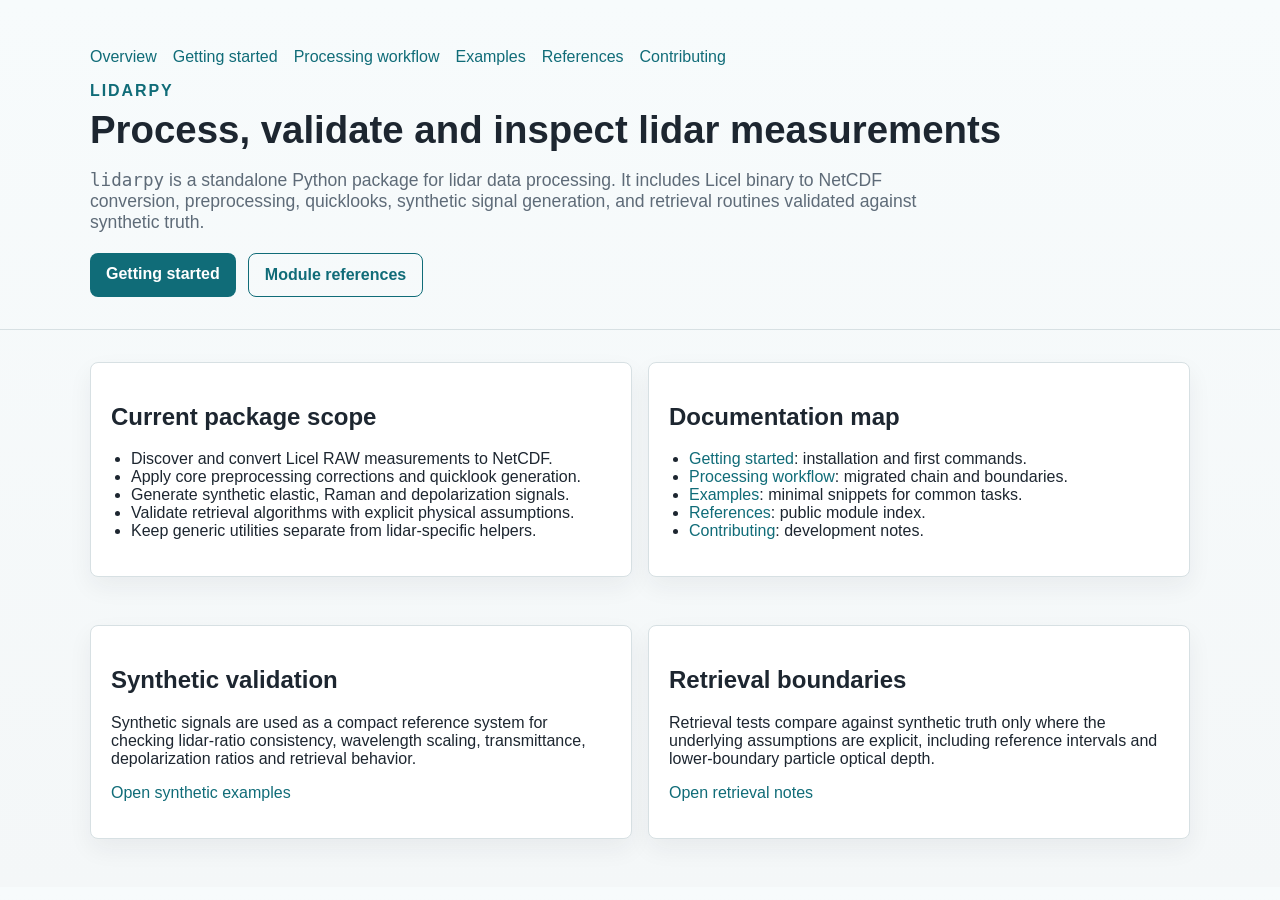
==== docs/index.html @ d1d6cd11 "Build up documentation webpage" ====
<!DOCTYPE html>
<html lang="en">
<head>
  <meta charset="utf-8">
  <meta name="viewport" content="width=device-width, initial-scale=1">
  <title>lidarpy</title>
  <link rel="stylesheet" href="assets/site.css">
</head>
<body>
  <header class="site-header">
    <div class="wrap">
      <nav class="nav">
        <a href="index.html">Overview</a>
        <a href="getting-started.html">Getting started</a>
        <a href="processing-workflow.html">Processing workflow</a>
        <a href="examples.html">Examples</a>
        <a href="references.html">References</a>
        <a href="contributing.html">Contributing</a>
      </nav>
      <p class="eyebrow">lidarpy</p>
      <h1>Process, validate and inspect lidar measurements</h1>
      <p class="lead">
        <code>lidarpy</code> is a standalone Python package for lidar data
        processing. It includes Licel binary to NetCDF conversion, preprocessing,
        quicklooks, synthetic signal generation, and retrieval routines validated
        against synthetic truth.
      </p>
      <div class="cta-row">
        <a class="button" href="getting-started.html">Getting started</a>
        <a class="button secondary" href="references.html">Module references</a>
      </div>
    </div>
  </header>

  <main class="wrap">
    <section class="hero-grid">
      <section class="card">
        <h2>Current package scope</h2>
        <ul>
          <li>Discover and convert Licel RAW measurements to NetCDF.</li>
          <li>Apply core preprocessing corrections and quicklook generation.</li>
          <li>Generate synthetic elastic, Raman and depolarization signals.</li>
          <li>Validate retrieval algorithms with explicit physical assumptions.</li>
          <li>Keep generic utilities separate from lidar-specific helpers.</li>
        </ul>
      </section>
      <section class="card">
        <h2>Documentation map</h2>
        <ul>
          <li><a href="getting-started.html">Getting started</a>: installation and first commands.</li>
          <li><a href="processing-workflow.html">Processing workflow</a>: migrated chain and boundaries.</li>
          <li><a href="examples.html">Examples</a>: minimal snippets for common tasks.</li>
          <li><a href="references.html">References</a>: public module index.</li>
          <li><a href="contributing.html">Contributing</a>: development notes.</li>
        </ul>
      </section>
    </section>

    <section class="grid two-up">
      <section class="card">
        <h2>Synthetic validation</h2>
        <p>
          Synthetic signals are used as a compact reference system for checking
          lidar-ratio consistency, wavelength scaling, transmittance, depolarization
          ratios and retrieval behavior.
        </p>
        <p><a href="examples.html#synthetic-signals">Open synthetic examples</a></p>
      </section>
      <section class="card">
        <h2>Retrieval boundaries</h2>
        <p>
          Retrieval tests compare against synthetic truth only where the underlying
          assumptions are explicit, including reference intervals and lower-boundary
          particle optical depth.
        </p>
        <p><a href="processing-workflow.html#retrieval-validation">Open retrieval notes</a></p>
      </section>
    </section>
  </main>
</body>
</html>
---- docs/assets/site.css ----
:root {
  --bg: #f4f7f8;
  --surface: #ffffff;
  --ink: #1d2630;
  --muted: #5e6b78;
  --accent: #106c78;
  --accent-2: #7b4e16;
  --border: #d7e0e3;
}

* {
  box-sizing: border-box;
}

body {
  margin: 0;
  font-family: "Segoe UI", "Helvetica Neue", sans-serif;
  color: var(--ink);
  background:
    linear-gradient(180deg, #f7fbfc 0%, var(--bg) 100%);
}

.wrap {
  width: min(1100px, calc(100% - 2rem));
  margin: 0 auto;
}

.site-header {
  padding: 3rem 0 2rem;
  border-bottom: 1px solid var(--border);
}

.site-header.compact {
  padding: 1.5rem 0 1rem;
}

.eyebrow {
  margin: 0 0 0.5rem;
  text-transform: uppercase;
  letter-spacing: 0.12em;
  color: var(--accent);
  font-weight: 700;
}

h1,
h2,
h3 {
  line-height: 1.15;
}

h1 {
  margin: 0 0 1rem;
  font-size: clamp(2rem, 3vw, 3.3rem);
}

.lead {
  max-width: 54rem;
  color: var(--muted);
  font-size: 1.1rem;
}

.nav {
  display: flex;
  flex-wrap: wrap;
  gap: 1rem;
  margin-bottom: 1rem;
}

.nav a,
a {
  color: var(--accent);
  text-decoration: none;
}

.nav a:hover,
a:hover {
  text-decoration: underline;
}

.cta-row {
  display: flex;
  flex-wrap: wrap;
  gap: 0.75rem;
  margin-top: 1.25rem;
}

.button {
  display: inline-block;
  padding: 0.75rem 1rem;
  border-radius: 8px;
  background: var(--accent);
  color: white;
  text-decoration: none;
  font-weight: 600;
}

.button.secondary {
  background: transparent;
  color: var(--accent);
  border: 1px solid var(--accent);
}

.grid {
  display: grid;
  grid-template-columns: repeat(auto-fit, minmax(260px, 1fr));
  gap: 1rem;
  padding: 2rem 0 3rem;
}

.two-up {
  grid-template-columns: repeat(auto-fit, minmax(320px, 1fr));
}

.hero-grid {
  display: grid;
  grid-template-columns: minmax(280px, 1fr) minmax(320px, 1fr);
  gap: 1rem;
  padding: 2rem 0 1rem;
}

.card,
.prose {
  background: var(--surface);
  border: 1px solid var(--border);
  border-radius: 8px;
  box-shadow: 0 10px 24px rgba(29, 38, 48, 0.06);
}

.card {
  padding: 1.25rem;
}

.prose {
  padding: 1.5rem;
  margin: 2rem auto 3rem;
}

code,
pre {
  font-family: "Cascadia Code", "Consolas", monospace;
}

pre {
  overflow-x: auto;
  padding: 1rem;
  border-radius: 8px;
  background: #17212b;
  color: #f5f7fa;
}

ul,
ol {
  padding-left: 1.25rem;
}

.note {
  border-left: 4px solid var(--accent-2);
  padding: 0.75rem 1rem;
  background: #fff8ec;
}

@media (max-width: 850px) {
  .hero-grid {
    grid-template-columns: 1fr;
  }
}
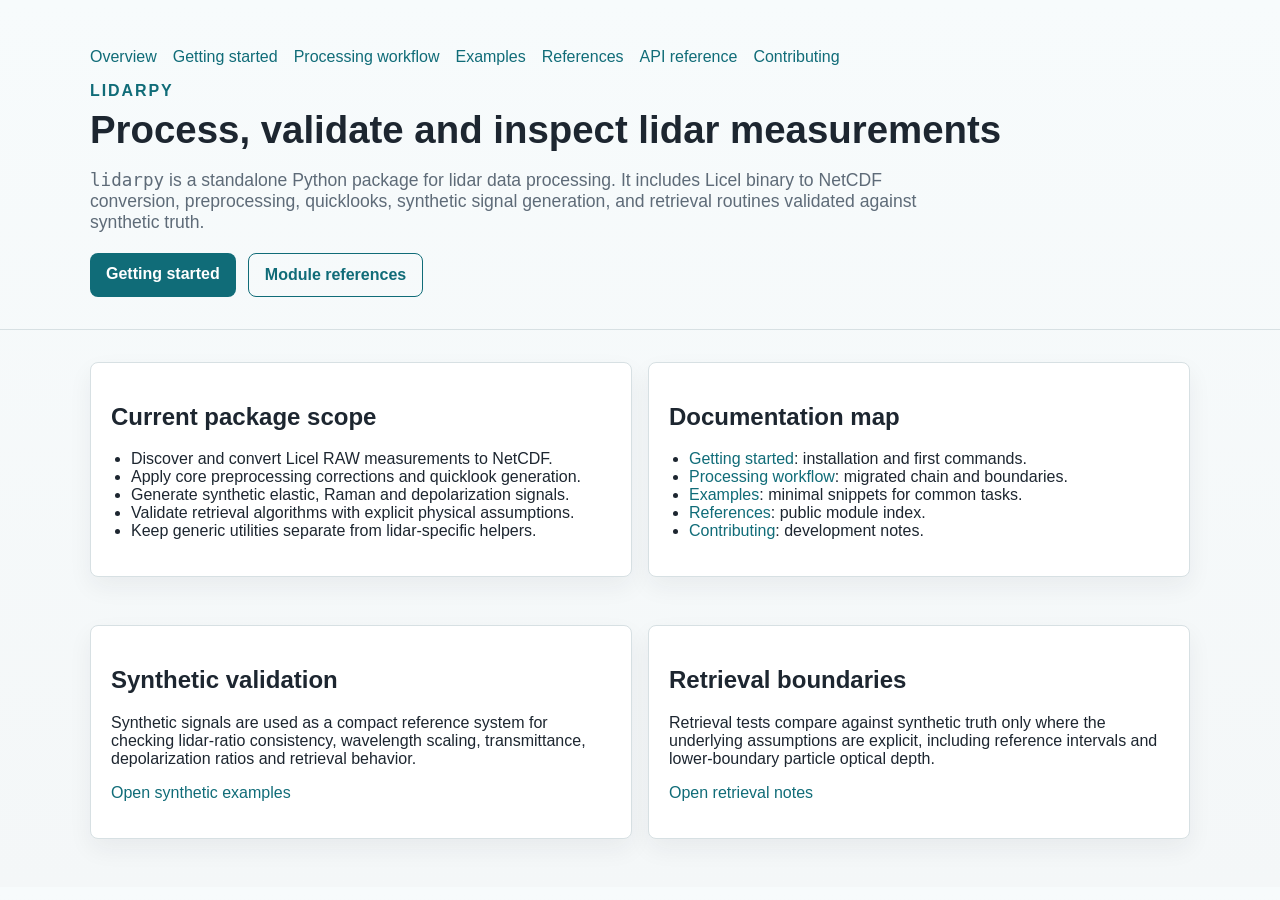
==== commit 7f4e9096: "Mouning docs webpage Co-authored-by: Copilot <copilot@github.com>" ====
--- a/docs/index.html
+++ b/docs/index.html
@@ -15,6 +15,7 @@
         <a href="processing-workflow.html">Processing workflow</a>
         <a href="examples.html">Examples</a>
         <a href="references.html">References</a>
+        <a href="api/lidarpy.html">API reference</a>
         <a href="contributing.html">Contributing</a>
       </nav>
       <p class="eyebrow">lidarpy</p>
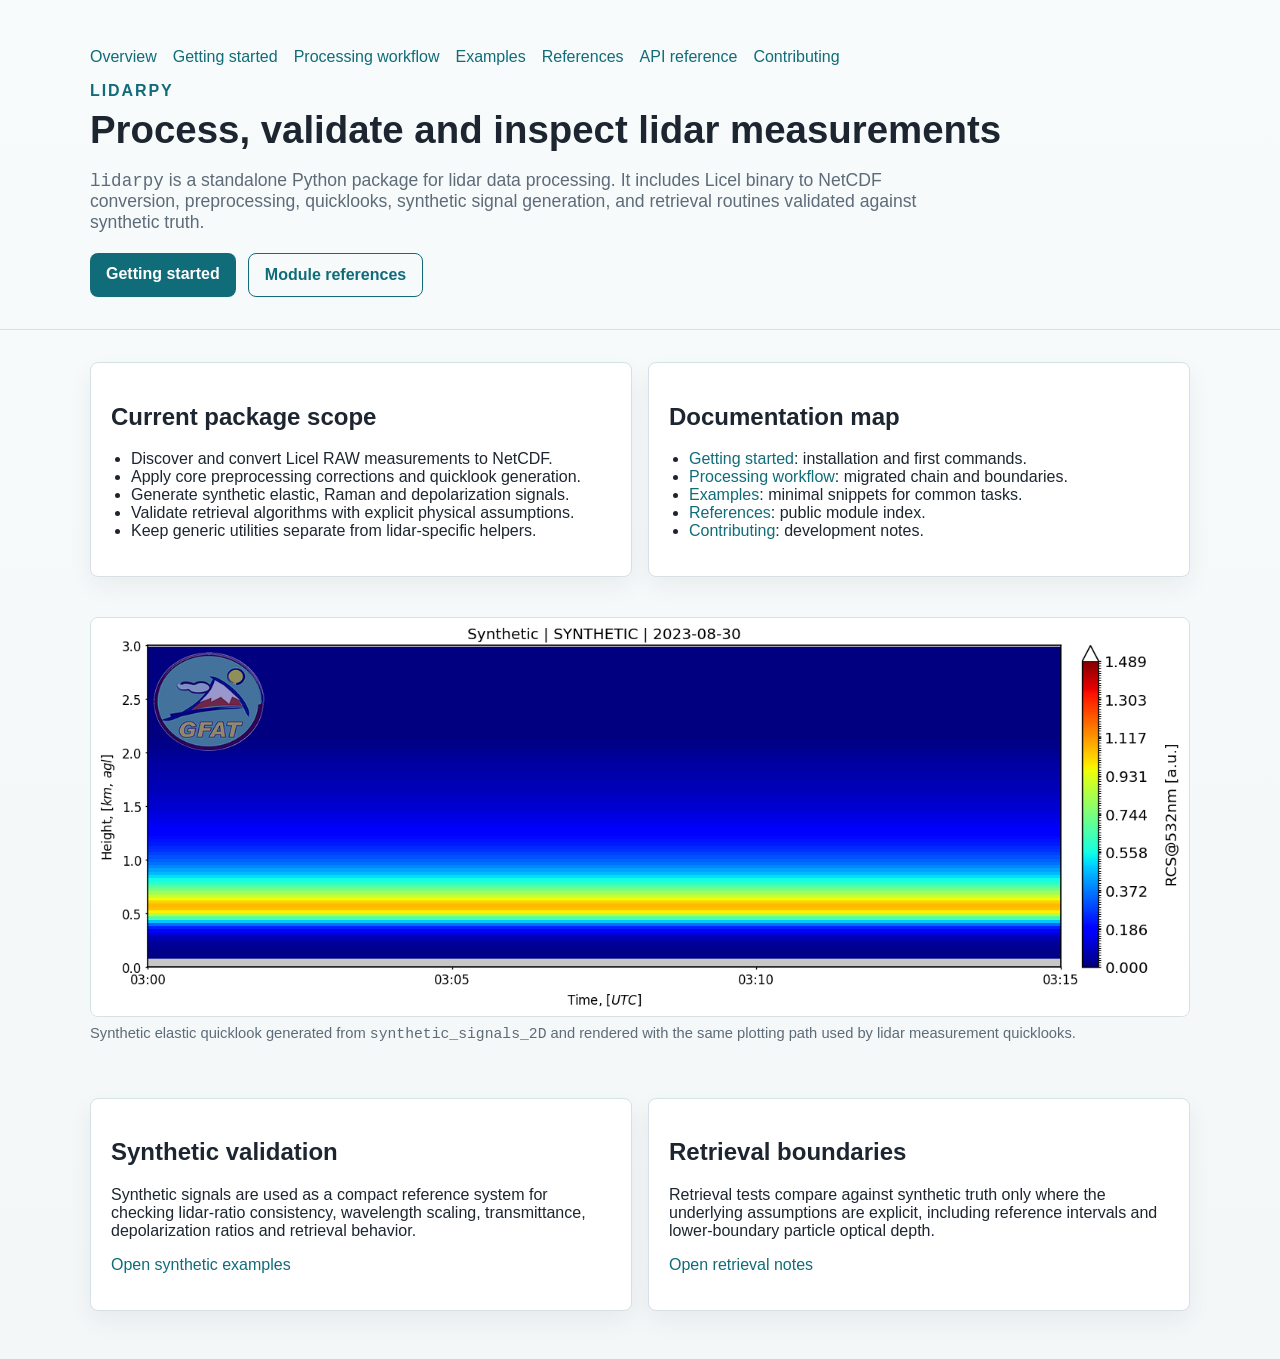
==== commit 13b60d1b: "Add visual examples to documentation" ====
--- a/docs/index.html
+++ b/docs/index.html
@@ -57,6 +57,14 @@
       </section>
     </section>
 
+    <figure class="figure">
+      <img src="assets/synthetic-elastic-quicklook.png" alt="Synthetic elastic lidar quicklook">
+      <figcaption>
+        Synthetic elastic quicklook generated from <code>synthetic_signals_2D</code>
+        and rendered with the same plotting path used by lidar measurement quicklooks.
+      </figcaption>
+    </figure>
+
     <section class="grid two-up">
       <section class="card">
         <h2>Synthetic validation</h2>
--- a/docs/assets/site.css
+++ b/docs/assets/site.css
@@ -159,6 +159,25 @@
   background: #fff8ec;
 }
 
+.figure {
+  margin: 1.5rem 0;
+}
+
+.figure img {
+  display: block;
+  width: 100%;
+  height: auto;
+  border: 1px solid var(--border);
+  border-radius: 8px;
+  background: white;
+}
+
+.figure figcaption {
+  margin-top: 0.5rem;
+  color: var(--muted);
+  font-size: 0.92rem;
+}
+
 @media (max-width: 850px) {
   .hero-grid {
     grid-template-columns: 1fr;
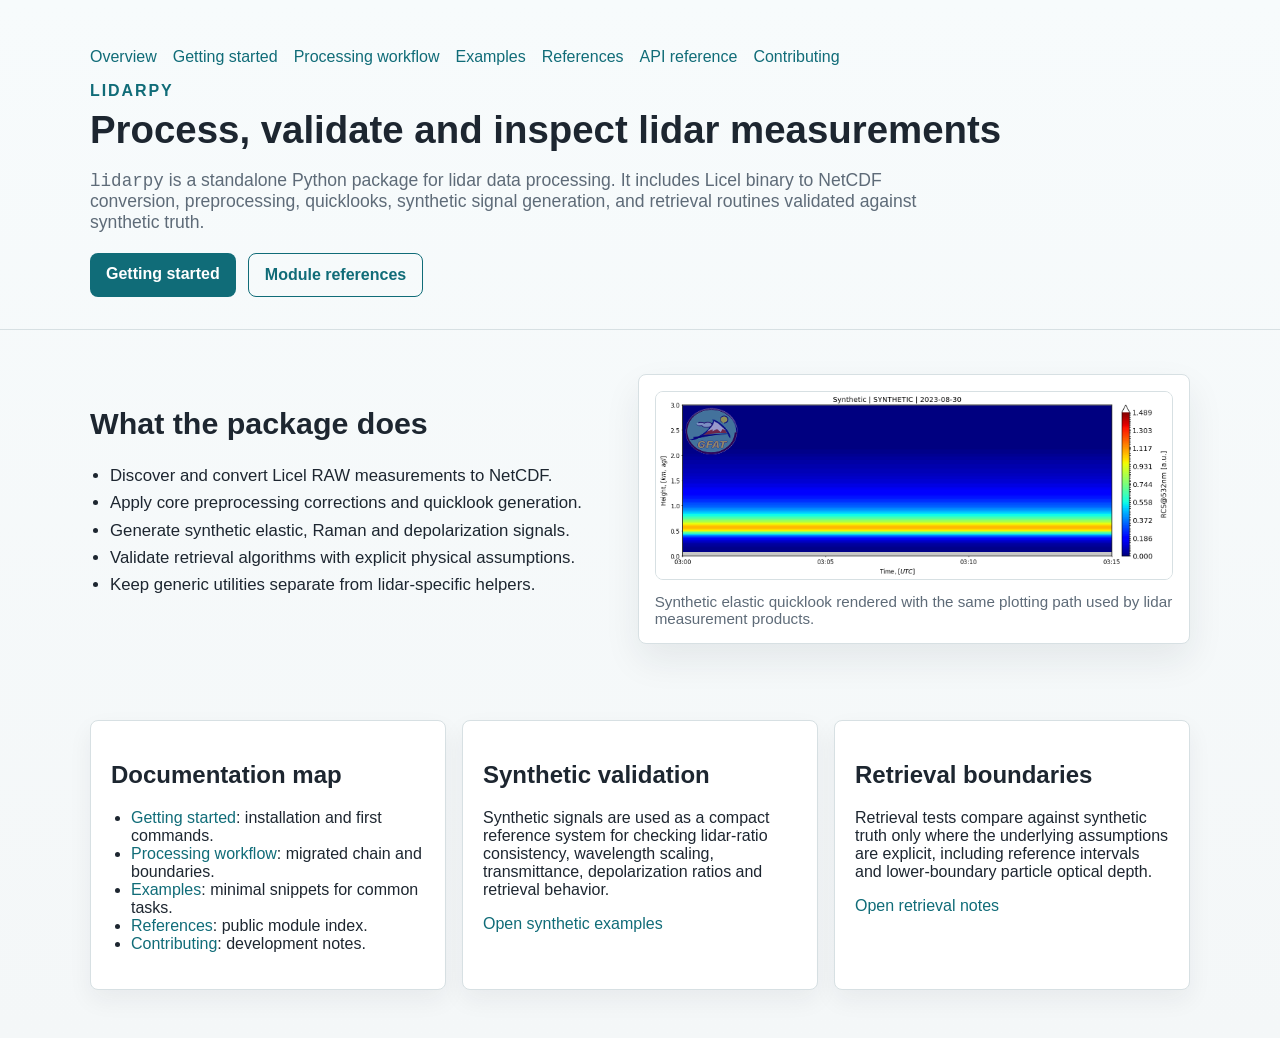
==== commit ff5204bf: "Integrate documentation figures and references" ====
--- a/docs/index.html
+++ b/docs/index.html
@@ -34,9 +34,9 @@
   </header>
 
   <main class="wrap">
-    <section class="hero-grid">
-      <section class="card">
-        <h2>Current package scope</h2>
+    <section class="feature-band">
+      <section class="feature-copy">
+        <h2>What the package does</h2>
         <ul>
           <li>Discover and convert Licel RAW measurements to NetCDF.</li>
           <li>Apply core preprocessing corrections and quicklook generation.</li>
@@ -45,6 +45,16 @@
           <li>Keep generic utilities separate from lidar-specific helpers.</li>
         </ul>
       </section>
+      <figure class="feature-figure">
+        <img src="assets/synthetic-elastic-quicklook.png" alt="Synthetic elastic lidar quicklook">
+        <figcaption>
+          Synthetic elastic quicklook rendered with the same plotting path used
+          by lidar measurement products.
+        </figcaption>
+      </figure>
+    </section>
+
+    <section class="grid two-up">
       <section class="card">
         <h2>Documentation map</h2>
         <ul>
@@ -55,17 +65,6 @@
           <li><a href="contributing.html">Contributing</a>: development notes.</li>
         </ul>
       </section>
-    </section>
-
-    <figure class="figure">
-      <img src="assets/synthetic-elastic-quicklook.png" alt="Synthetic elastic lidar quicklook">
-      <figcaption>
-        Synthetic elastic quicklook generated from <code>synthetic_signals_2D</code>
-        and rendered with the same plotting path used by lidar measurement quicklooks.
-      </figcaption>
-    </figure>
-
-    <section class="grid two-up">
       <section class="card">
         <h2>Synthetic validation</h2>
         <p>
--- a/docs/assets/site.css
+++ b/docs/assets/site.css
@@ -118,6 +118,83 @@
   padding: 2rem 0 1rem;
 }
 
+.feature-band {
+  display: grid;
+  grid-template-columns: minmax(280px, 0.95fr) minmax(360px, 1.05fr);
+  gap: 3rem;
+  align-items: center;
+  padding: 2.75rem 0;
+}
+
+.feature-copy {
+  font-size: 1.05rem;
+}
+
+.feature-copy h2 {
+  margin-top: 0;
+  font-size: 1.9rem;
+}
+
+.feature-copy li + li {
+  margin-top: 0.45rem;
+}
+
+.feature-figure {
+  margin: 0;
+  padding: 1rem;
+  background: var(--surface);
+  border: 1px solid var(--border);
+  border-radius: 8px;
+  box-shadow: 0 16px 36px rgba(29, 38, 48, 0.08);
+}
+
+.feature-figure img {
+  display: block;
+  width: 100%;
+  height: auto;
+  border: 1px solid var(--border);
+  border-radius: 8px;
+  background: white;
+}
+
+.feature-figure figcaption {
+  margin-top: 0.85rem;
+  color: var(--muted);
+  font-size: 0.95rem;
+}
+
+.content-pair {
+  display: grid;
+  grid-template-columns: minmax(260px, 0.9fr) minmax(360px, 1.1fr);
+  gap: 2rem;
+  align-items: start;
+  margin: 1.5rem 0 2rem;
+}
+
+.content-pair.reverse {
+  grid-template-columns: minmax(420px, 1.15fr) minmax(260px, 0.85fr);
+}
+
+.figure-grid {
+  display: grid;
+  grid-template-columns: repeat(auto-fit, minmax(240px, 1fr));
+  gap: 1rem;
+  margin: 1.25rem 0 2rem;
+}
+
+.figure-grid .figure,
+.content-pair .figure {
+  margin: 0;
+}
+
+.reference-list li + li {
+  margin-top: 0.75rem;
+}
+
+.reference-list a {
+  white-space: nowrap;
+}
+
 .card,
 .prose {
   background: var(--surface);
@@ -179,7 +256,10 @@
 }
 
 @media (max-width: 850px) {
-  .hero-grid {
+  .hero-grid,
+  .feature-band,
+  .content-pair,
+  .content-pair.reverse {
     grid-template-columns: 1fr;
   }
 }
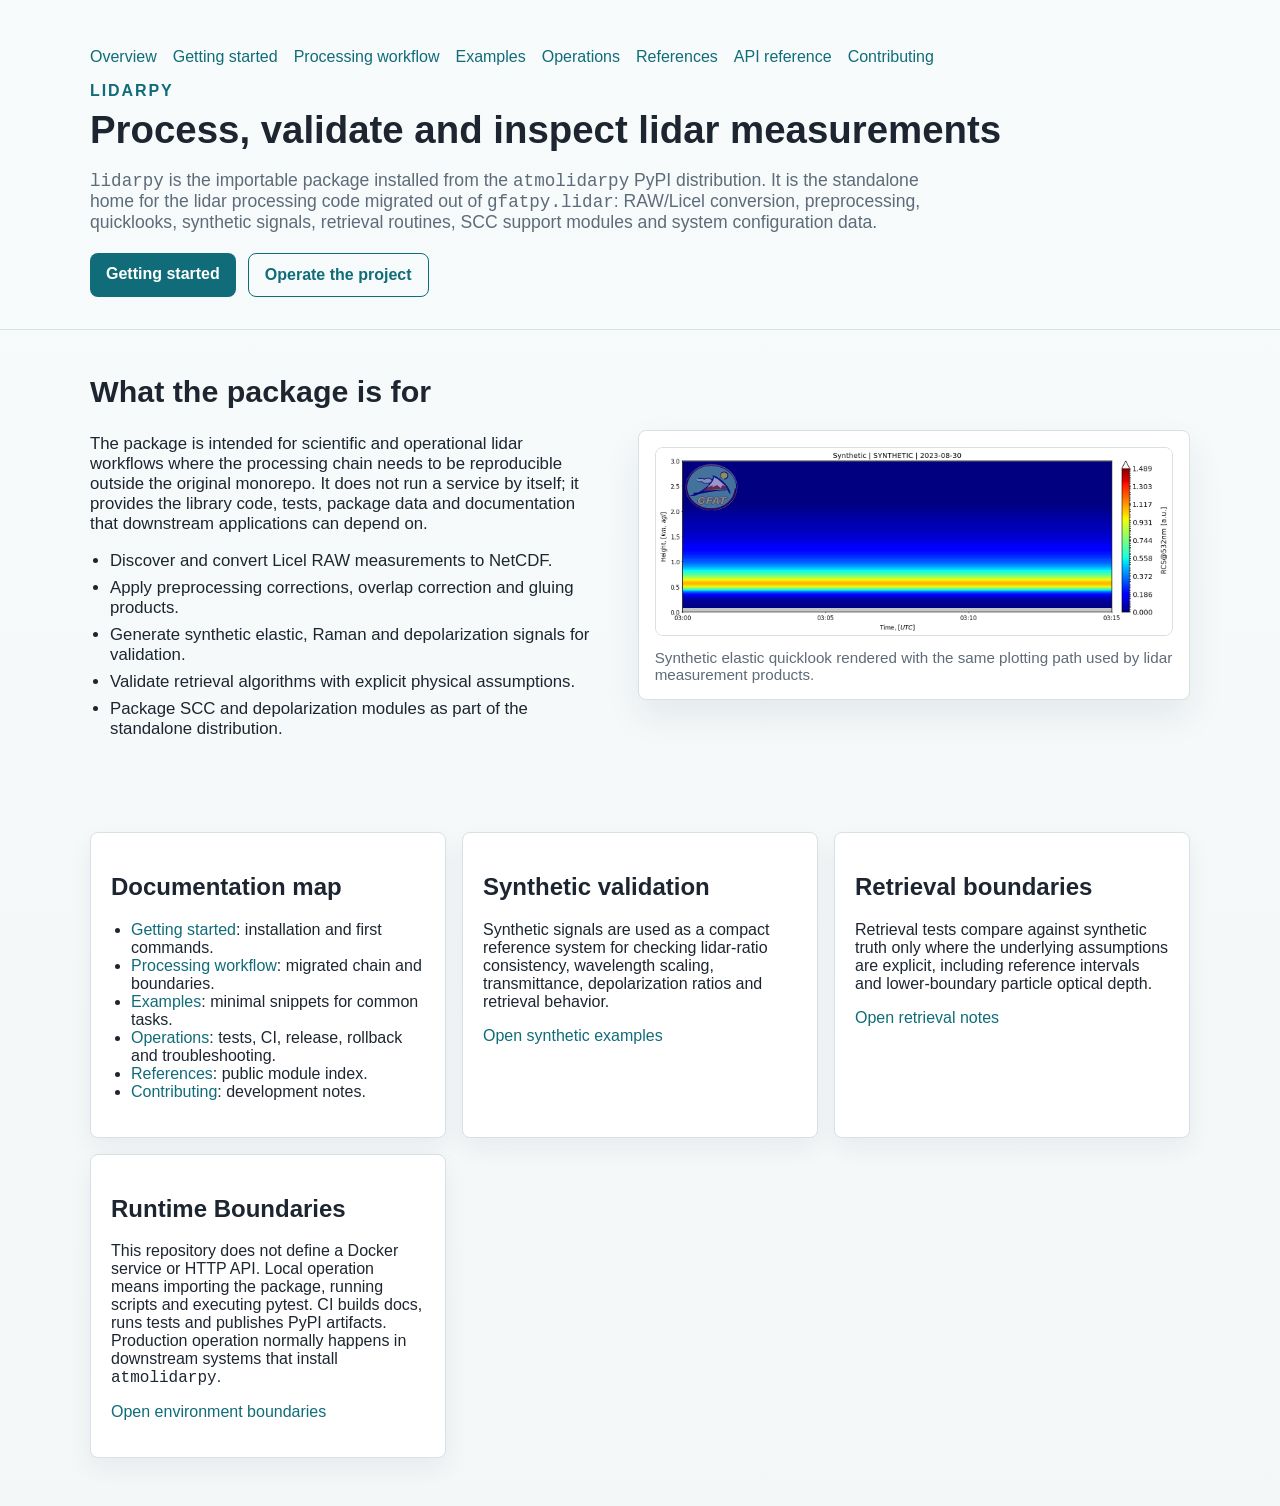
==== commit e8f927a9: "Expand operational documentation" ====
--- a/docs/index.html
+++ b/docs/index.html
@@ -14,6 +14,7 @@
         <a href="getting-started.html">Getting started</a>
         <a href="processing-workflow.html">Processing workflow</a>
         <a href="examples.html">Examples</a>
+        <a href="operations.html">Operations</a>
         <a href="references.html">References</a>
         <a href="api/lidarpy.html">API reference</a>
         <a href="contributing.html">Contributing</a>
@@ -21,14 +22,15 @@
       <p class="eyebrow">lidarpy</p>
       <h1>Process, validate and inspect lidar measurements</h1>
       <p class="lead">
-        <code>lidarpy</code> is a standalone Python package for lidar data
-        processing. It includes Licel binary to NetCDF conversion, preprocessing,
-        quicklooks, synthetic signal generation, and retrieval routines validated
-        against synthetic truth.
+        <code>lidarpy</code> is the importable package installed from the
+        <code>atmolidarpy</code> PyPI distribution. It is the standalone home
+        for the lidar processing code migrated out of <code>gfatpy.lidar</code>:
+        RAW/Licel conversion, preprocessing, quicklooks, synthetic signals,
+        retrieval routines, SCC support modules and system configuration data.
       </p>
       <div class="cta-row">
         <a class="button" href="getting-started.html">Getting started</a>
-        <a class="button secondary" href="references.html">Module references</a>
+        <a class="button secondary" href="operations.html">Operate the project</a>
       </div>
     </div>
   </header>
@@ -36,13 +38,20 @@
   <main class="wrap">
     <section class="feature-band">
       <section class="feature-copy">
-        <h2>What the package does</h2>
+        <h2>What the package is for</h2>
+        <p>
+          The package is intended for scientific and operational lidar workflows
+          where the processing chain needs to be reproducible outside the
+          original monorepo. It does not run a service by itself; it provides the
+          library code, tests, package data and documentation that downstream
+          applications can depend on.
+        </p>
         <ul>
           <li>Discover and convert Licel RAW measurements to NetCDF.</li>
-          <li>Apply core preprocessing corrections and quicklook generation.</li>
-          <li>Generate synthetic elastic, Raman and depolarization signals.</li>
+          <li>Apply preprocessing corrections, overlap correction and gluing products.</li>
+          <li>Generate synthetic elastic, Raman and depolarization signals for validation.</li>
           <li>Validate retrieval algorithms with explicit physical assumptions.</li>
-          <li>Keep generic utilities separate from lidar-specific helpers.</li>
+          <li>Package SCC and depolarization modules as part of the standalone distribution.</li>
         </ul>
       </section>
       <figure class="feature-figure">
@@ -61,6 +70,7 @@
           <li><a href="getting-started.html">Getting started</a>: installation and first commands.</li>
           <li><a href="processing-workflow.html">Processing workflow</a>: migrated chain and boundaries.</li>
           <li><a href="examples.html">Examples</a>: minimal snippets for common tasks.</li>
+          <li><a href="operations.html">Operations</a>: tests, CI, release, rollback and troubleshooting.</li>
           <li><a href="references.html">References</a>: public module index.</li>
           <li><a href="contributing.html">Contributing</a>: development notes.</li>
         </ul>
@@ -83,6 +93,17 @@
         </p>
         <p><a href="processing-workflow.html#retrieval-validation">Open retrieval notes</a></p>
       </section>
+      <section class="card">
+        <h2>Runtime Boundaries</h2>
+        <p>
+          This repository does not define a Docker service or HTTP API. Local
+          operation means importing the package, running scripts and executing
+          pytest. CI builds docs, runs tests and publishes PyPI artifacts.
+          Production operation normally happens in downstream systems that
+          install <code>atmolidarpy</code>.
+        </p>
+        <p><a href="operations.html#environment-boundaries">Open environment boundaries</a></p>
+      </section>
     </section>
   </main>
 </body>
--- a/docs/assets/site.css
+++ b/docs/assets/site.css
@@ -225,6 +225,30 @@
   color: #f5f7fa;
 }
 
+table {
+  width: 100%;
+  border-collapse: collapse;
+  margin: 1.25rem 0 1.75rem;
+  font-size: 0.95rem;
+}
+
+th,
+td {
+  padding: 0.75rem;
+  border: 1px solid var(--border);
+  vertical-align: top;
+  text-align: left;
+}
+
+th {
+  background: #e8f1f3;
+  color: var(--ink);
+}
+
+tbody tr:nth-child(even) {
+  background: #f8fbfc;
+}
+
 ul,
 ol {
   padding-left: 1.25rem;
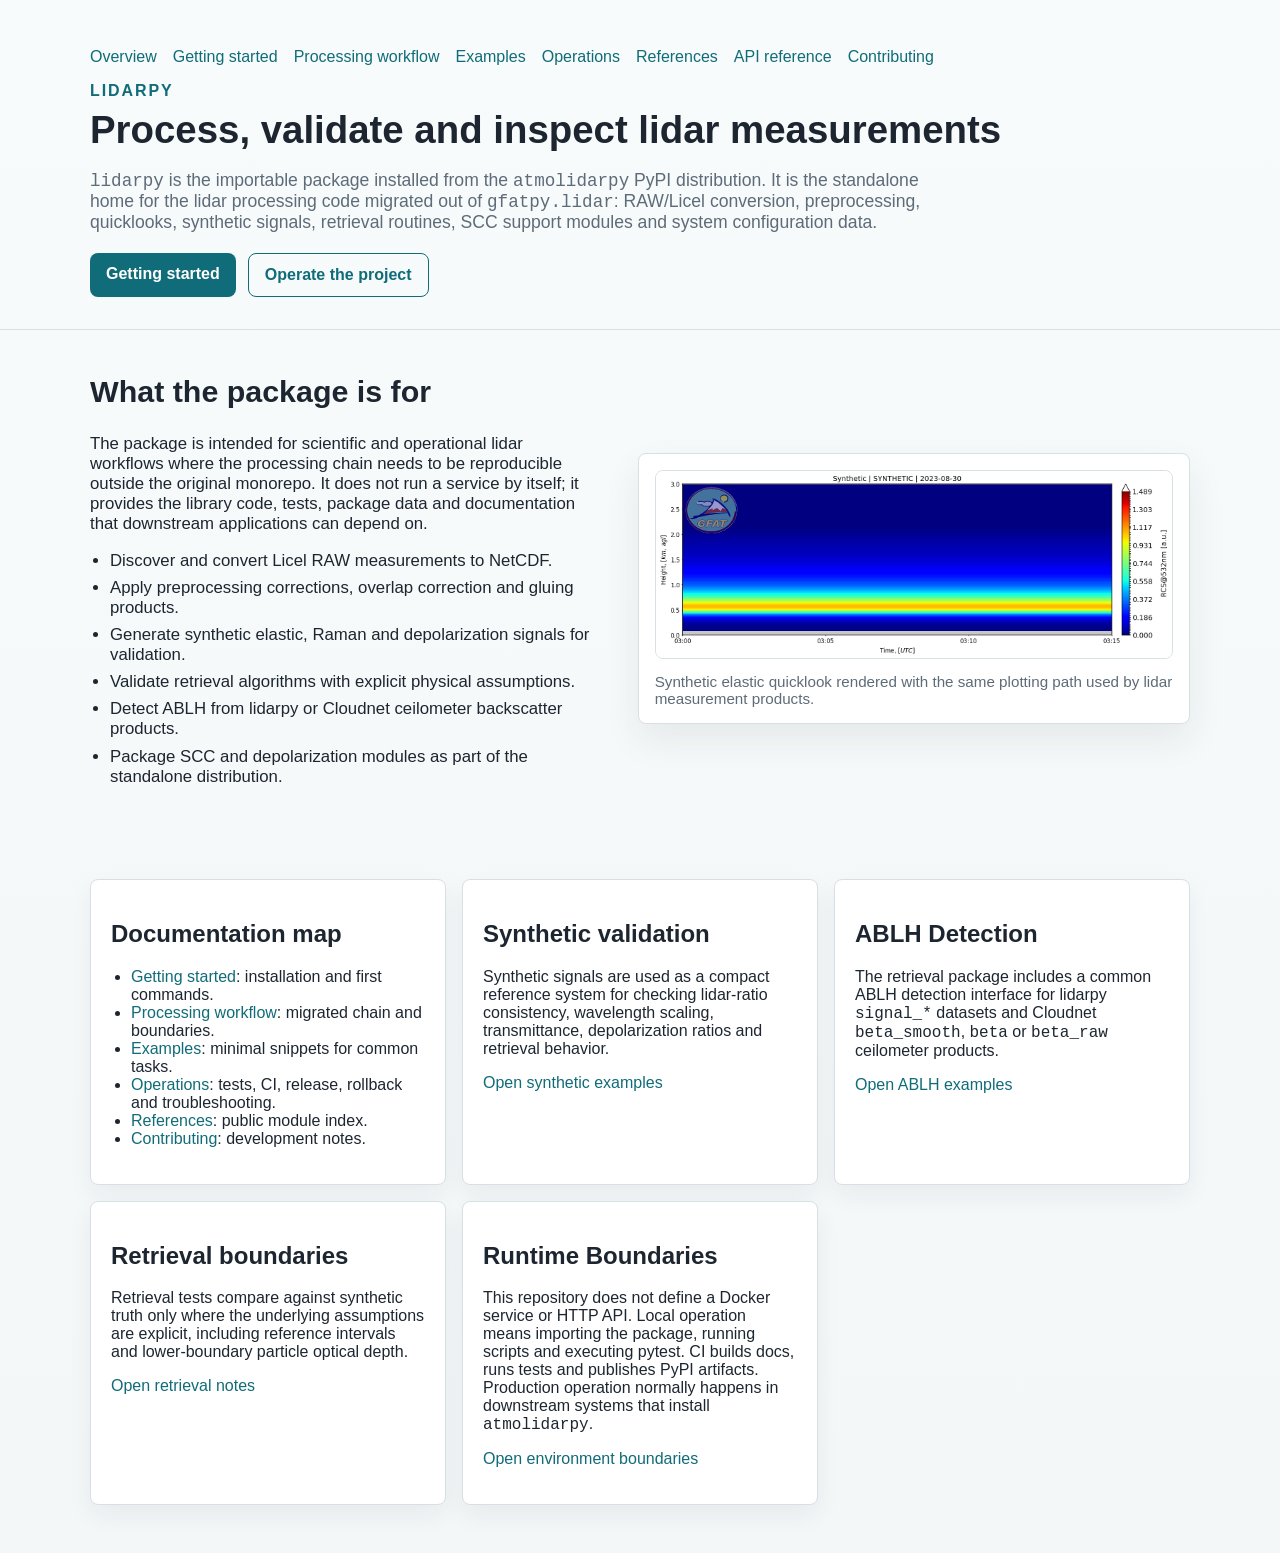
==== commit e17b717b: "Document ABLH release examples" ====
--- a/docs/index.html
+++ b/docs/index.html
@@ -51,6 +51,7 @@
           <li>Apply preprocessing corrections, overlap correction and gluing products.</li>
           <li>Generate synthetic elastic, Raman and depolarization signals for validation.</li>
           <li>Validate retrieval algorithms with explicit physical assumptions.</li>
+          <li>Detect ABLH from lidarpy or Cloudnet ceilometer backscatter products.</li>
           <li>Package SCC and depolarization modules as part of the standalone distribution.</li>
         </ul>
       </section>
@@ -85,6 +86,16 @@
         <p><a href="examples.html#synthetic-signals">Open synthetic examples</a></p>
       </section>
       <section class="card">
+        <h2>ABLH Detection</h2>
+        <p>
+          The retrieval package includes a common ABLH detection interface for
+          lidarpy <code>signal_*</code> datasets and Cloudnet
+          <code>beta_smooth</code>, <code>beta</code> or <code>beta_raw</code>
+          ceilometer products.
+        </p>
+        <p><a href="examples.html#ablh-detection">Open ABLH examples</a></p>
+      </section>
+      <section class="card">
         <h2>Retrieval boundaries</h2>
         <p>
           Retrieval tests compare against synthetic truth only where the underlying
--- a/docs/assets/site.css
+++ b/docs/assets/site.css
@@ -225,6 +225,111 @@
   color: #f5f7fa;
 }
 
+.command-banner,
+.example-command {
+  display: block;
+  overflow-x: auto;
+  padding: 1rem 1.25rem;
+  border-radius: 8px;
+  background: #17212b;
+  color: #f5f7fa;
+  font-weight: 700;
+}
+
+.command-banner {
+  margin: 1rem 0 1.25rem;
+  font-size: 1rem;
+}
+
+.example-tabs {
+  margin: 1.75rem 0 2.5rem;
+}
+
+.example-tabs input {
+  position: absolute;
+  opacity: 0;
+  pointer-events: none;
+}
+
+.tab-labels {
+  display: flex;
+  flex-wrap: wrap;
+  gap: 0.45rem;
+  border-bottom: 1px solid var(--border);
+}
+
+.tab-labels label {
+  display: inline-block;
+  padding: 0.85rem 1rem;
+  border: 1px solid var(--border);
+  border-bottom: 0;
+  border-radius: 8px 8px 0 0;
+  background: #fffdf8;
+  color: var(--accent);
+  font-weight: 700;
+  cursor: pointer;
+}
+
+.tab-panels {
+  padding-top: 1.5rem;
+}
+
+.tab-panel {
+  display: none;
+}
+
+#tab-quicklooks:checked ~ .tab-labels label[for="tab-quicklooks"],
+#tab-retrieval:checked ~ .tab-labels label[for="tab-retrieval"],
+#tab-ablh:checked ~ .tab-labels label[for="tab-ablh"],
+#tab-preprocessing:checked ~ .tab-labels label[for="tab-preprocessing"] {
+  background: var(--surface);
+  color: var(--ink);
+}
+
+#tab-quicklooks:checked ~ .tab-panels #panel-quicklooks,
+#tab-retrieval:checked ~ .tab-panels #panel-retrieval,
+#tab-ablh:checked ~ .tab-panels #panel-ablh,
+#tab-preprocessing:checked ~ .tab-panels #panel-preprocessing {
+  display: block;
+}
+
+.example-card-grid {
+  display: grid;
+  grid-template-columns: repeat(auto-fit, minmax(280px, 1fr));
+  gap: 1rem;
+}
+
+.example-card {
+  padding: 1rem;
+  border: 1px solid var(--border);
+  border-radius: 8px;
+  background: var(--surface);
+}
+
+.example-card h3 {
+  margin-top: 0;
+  font-size: 1.05rem;
+}
+
+.example-card p {
+  color: var(--muted);
+}
+
+.example-card img {
+  display: block;
+  width: 100%;
+  height: auto;
+  margin-top: 1rem;
+  border: 1px solid var(--border);
+  border-radius: 8px;
+  background: white;
+}
+
+.example-command {
+  margin-top: 0.75rem;
+  font-size: 0.88rem;
+}
+
 table {
   width: 100%;
   border-collapse: collapse;
